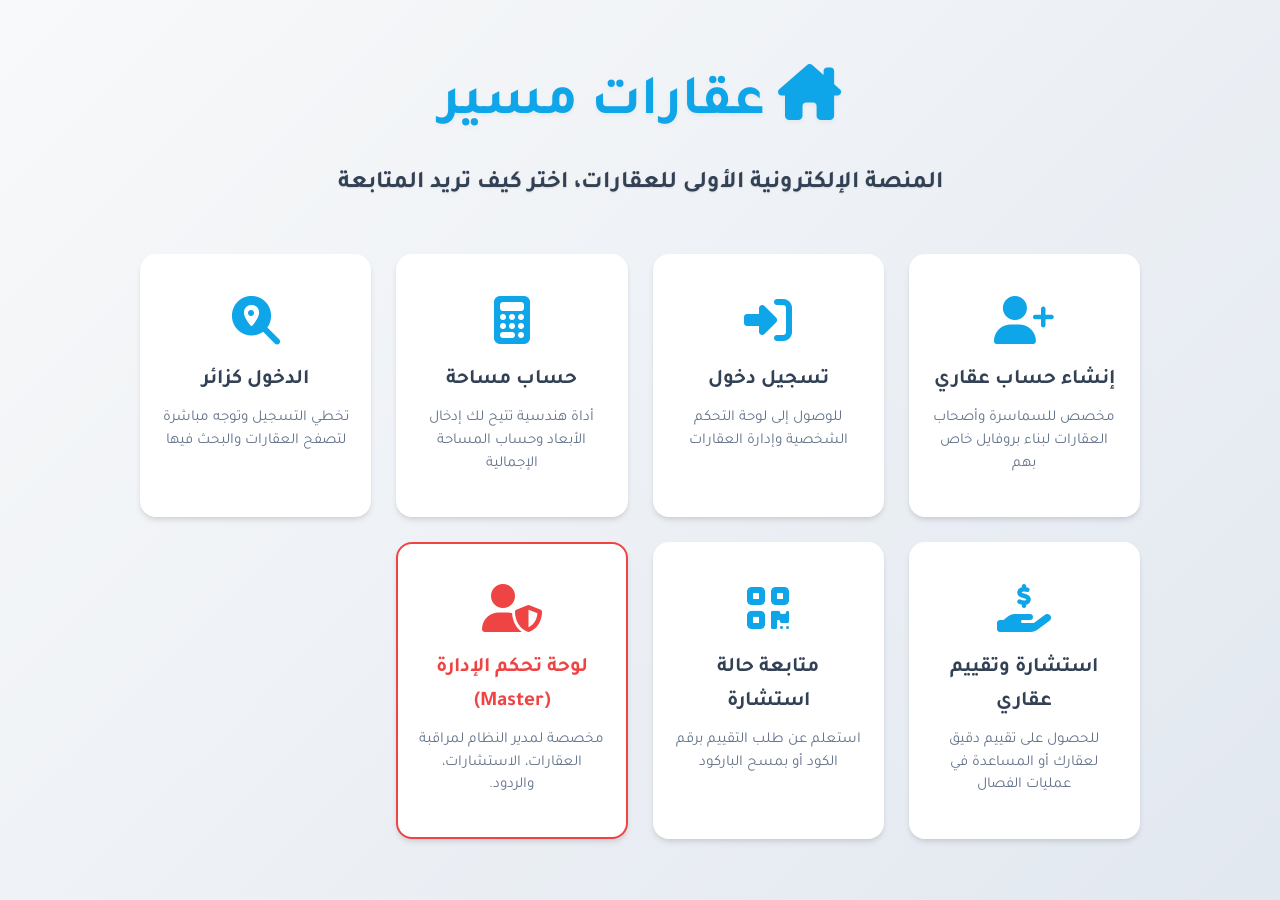
==== index.html @ a4d376e0 "Add files via upload" ====
<!DOCTYPE html>
<html lang="ar" dir="rtl">
<head>
    <meta charset="UTF-8">
    <meta name="viewport" content="width=device-width, initial-scale=1.0">
    <title>عقارات مسير - البوابة الرئيسية</title>
    <link rel="stylesheet" href="style.css">
    <link rel="stylesheet" href="https://cdnjs.cloudflare.com/ajax/libs/font-awesome/6.4.0/css/all.min.css">
    <link href="https://fonts.googleapis.com/css2?family=Tajawal:wght@400;500;700;800&display=swap" rel="stylesheet">
    <style>
        .portal-section {
            min-height: 100vh;
            display: flex;
            align-items: center;
            justify-content: center;
            background: linear-gradient(135deg, var(--light) 0%, #e2e8f0 100%);
            padding: 40px 20px;
        }
        .portal-container {
            display: flex;
            flex-direction: column;
            align-items: center;
            max-width: 1000px;
            width: 100%;
        }
        .portal-header {
            text-align: center;
            margin-bottom: 50px;
        }
        .portal-header h1 {
            color: var(--primary);
            font-size: 3.5rem;
            margin-bottom: 15px;
            text-shadow: 0 2px 4px rgba(0,0,0,0.05);
        }
        .portal-header p {
            color: var(--dark, #334155); /* Fallback to a clear dark gray if --dark isn't set */
            font-size: 1.5rem;
            font-weight: 700;
            text-shadow: 0 1px 2px rgba(0,0,0,0.1);
        }
        .portal-grid {
            display: grid;
            grid-template-columns: repeat(auto-fit, minmax(220px, 1fr));
            gap: 25px;
            width: 100%;
        }
        .portal-card {
            background: var(--white);
            padding: 40px 20px;
            border-radius: 16px;
            text-align: center;
            box-shadow: var(--shadow);
            transition: var(--transition);
            display: flex;
            flex-direction: column;
            align-items: center;
            text-decoration: none;
            color: var(--dark);
            border: 2px solid transparent;
        }
        .portal-card:hover {
            transform: translateY(-10px);
            box-shadow: var(--shadow-lg);
            border-color: var(--primary);
        }
        .portal-card i {
            font-size: 3rem;
            color: var(--primary);
            margin-bottom: 20px;
            transition: var(--transition);
        }
        .portal-card:hover i {
            transform: scale(1.1);
        }
        .portal-card h3 {
            font-size: 1.3rem;
            margin-bottom: 10px;
            font-weight: 700;
        }
        .portal-card p {
            color: #64748b;
            font-size: 0.95rem;
            line-height: 1.5;
        }
    </style>
</head>
<body>
    <div class="portal-section">
        <div class="portal-container">
            <div class="portal-header">
                <h1><i class="fa-solid fa-house-chimney"></i> عقارات مسير</h1>
                <p>المنصة الإلكترونية الأولى للعقارات، اختر كيف تريد المتابعة</p>
            </div>
            
            <div class="portal-grid">
                <!-- 1. إنشاء حساب -->
                <a href="login.html?mode=signup" class="portal-card">
                    <i class="fa-solid fa-user-plus"></i>
                    <h3>إنشاء حساب عقاري</h3>
                    <p>مخصص للسماسرة وأصحاب العقارات لبناء بروفايل خاص بهم</p>
                </a>
                
                <!-- 2. تسجيل الدخول -->
                <a href="login.html?mode=login" class="portal-card">
                    <i class="fa-solid fa-right-to-bracket"></i>
                    <h3>تسجيل دخول</h3>
                    <p>للوصول إلى لوحة التحكم الشخصية وإدارة العقارات</p>
                </a>
                
                <!-- 3. حساب مساحة -->
                <a href="calculator.html" class="portal-card">
                    <i class="fa-solid fa-calculator"></i>
                    <h3>حساب مساحة</h3>
                    <p>أداة هندسية تتيح لك إدخال الأبعاد وحساب المساحة الإجمالية</p>
                </a>
                
                <!-- 4. دخول كزائر -->
                <a href="properties.html" class="portal-card">
                    <i class="fa-solid fa-magnifying-glass-location"></i>
                    <h3>الدخول كزائر</h3>
                    <p>تخطي التسجيل وتوجه مباشرة لتصفح العقارات والبحث فيها</p>
                </a>

                <!-- 5. استشارة عقارية -->
                <a href="consultation.html" class="portal-card">
                    <i class="fa-solid fa-hand-holding-dollar"></i>
                    <h3>استشارة وتقييم عقاري</h3>
                    <p>للحصول على تقييم دقيق لعقارك أو المساعدة في عمليات الفصال</p>
                </a>

                <!-- 6. متابعة استشارة -->
                <a href="track.html" class="portal-card">
                    <i class="fa-solid fa-qrcode"></i>
                    <h3>متابعة حالة استشارة</h3>
                    <p>استعلم عن طلب التقييم برقم الكود أو بمسح الباركود</p>
                </a>

                <!-- 7. لوحة الإدارة -->
                <a href="master_dashboard.html" class="portal-card" style="border-color: #ef4444;">
                    <i class="fa-solid fa-user-shield" style="color: #ef4444;"></i>
                    <h3 style="color: #ef4444;">لوحة تحكم الإدارة (Master)</h3>
                    <p>مخصصة لمدير النظام لمراقبة العقارات، الاستشارات، والردود.</p>
                </a>
            </div>
        </div>
    </div>
</body>
</html>
---- style.css ----
/* ================= Variables & Base ================= */
:root {
    --primary: #0ea5e9;       /* Sky Blue */
    --primary-hover: #0284c7;
    --secondary: #10b981;     /* Calm Green */
    --secondary-hover: #059669;
    --dark: #334155;          /* Slate dark */
    --light: #f8f9fa;         /* Light Gray */
    --white: #ffffff;
    --border: #e2e8f0;
    --shadow: 0 4px 6px -1px rgba(0, 0, 0, 0.1), 0 2px 4px -1px rgba(0, 0, 0, 0.06);
    --shadow-lg: 0 10px 15px -3px rgba(0, 0, 0, 0.1), 0 4px 6px -2px rgba(0, 0, 0, 0.05);
    --transition: all 0.3s ease;
}

* {
    margin: 0;
    padding: 0;
    box-sizing: border-box;
    font-family: 'Tajawal', sans-serif;
}

body {
    background-color: var(--light);
    color: var(--dark);
    line-height: 1.6;
}

.bg-light { background-color: var(--light); }

a {
    text-decoration: none;
    color: inherit;
    transition: var(--transition);
}

ul { list-style: none; }

.container {
    max-width: 1200px;
    margin: 0 auto;
    padding: 0 20px;
}

/* ================= Header ================= */
.header {
    background-color: var(--white);
    box-shadow: 0 2px 10px rgba(0,0,0,0.05);
    position: sticky;
    top: 0;
    z-index: 100;
}

.header-content {
    display: flex;
    justify-content: space-between;
    align-items: center;
    height: 80px;
}

.logo {
    font-size: 1.5rem;
    font-weight: 800;
    color: var(--primary);
    display: flex;
    align-items: center;
    gap: 10px;
}

.nav-links {
    display: flex;
    align-items: center;
    gap: 30px;
}

.nav-links a {
    font-weight: 500;
    font-size: 1.1rem;
}

.nav-links a:hover, .nav-links a.active {
    color: var(--primary);
}

.mobile-menu-btn {
    display: none;
    font-size: 1.5rem;
    cursor: pointer;
}

/* ================= Buttons ================= */
.btn-primary {
    background-color: var(--primary);
    color: var(--white);
    padding: 10px 24px;
    border-radius: 8px;
    font-weight: 700;
    border: none;
    cursor: pointer;
    transition: var(--transition);
    display: inline-flex;
    align-items: center;
    justify-content: center;
    gap: 8px;
}

.btn-primary:hover { background-color: var(--primary-hover); }

.btn-primary-outline {
    border: 2px solid var(--primary);
    color: var(--primary);
    padding: 8px 20px;
    border-radius: 8px;
    font-weight: 700;
    display: inline-flex;
    align-items: center;
    gap: 8px;
}

.btn-primary-outline:hover {
    background-color: var(--primary);
    color: var(--white);
}

.btn-whatsapp {
    background-color: #25D366;
    color: white;
    padding: 8px 16px;
    border-radius: 6px;
    font-weight: 500;
    flex: 1;
    text-align: center;
    display: flex;
    justify-content: center;
    align-items: center;
    gap: 8px;
}

.btn-whatsapp:hover { background-color: #128C7E; }

.btn-call {
    background-color: var(--secondary);
    color: white;
    padding: 8px 16px;
    border-radius: 6px;
    font-weight: 500;
    flex: 1;
    text-align: center;
    display: flex;
    justify-content: center;
    align-items: center;
    gap: 8px;
}

.btn-call:hover { background-color: var(--secondary-hover); }

/* ================= Hero & Search ================= */
.hero {
    position: relative;
    background: url('https://images.unsplash.com/photo-1600596542815-ffad4c1539a9?ixlib=rb-4.0.3&auto=format&fit=crop&w=2000&q=80') center/cover;
    height: 600px;
    display: flex;
    align-items: center;
    justify-content: center;
    text-align: center;
}

.hero-overlay {
    position: absolute;
    top: 0; left: 0; right: 0; bottom: 0;
    background: rgba(0, 0, 0, 0.5);
    z-index: 1;
}

.hero-content {
    position: relative;
    z-index: 2;
    color: var(--white);
    max-width: 800px;
}

.hero h1 {
    font-size: 3rem;
    font-weight: 800;
    margin-bottom: 20px;
    text-shadow: 2px 2px 4px rgba(0,0,0,0.5);
}

.hero p {
    font-size: 1.2rem;
    margin-bottom: 40px;
}

.search-filter {
    background: var(--white);
    padding: 20px;
    border-radius: 12px;
    display: flex;
    gap: 15px;
    box-shadow: var(--shadow-lg);
    align-items: flex-end;
    color: var(--dark);
    text-align: right;
}

.filter-group {
    flex: 1;
    display: flex;
    flex-direction: column;
    gap: 8px;
}

.filter-group label {
    font-weight: 700;
    font-size: 0.9rem;
    color: var(--dark);
}

.filter-group select, .filter-group input {
    padding: 12px;
    border: 1px solid var(--border);
    border-radius: 8px;
    font-size: 1rem;
    outline: none;
}

.filter-group select:focus, .filter-group input:focus {
    border-color: var(--primary);
}

.btn-search {
    background-color: var(--primary);
    color: white;
    border: none;
    padding: 14px 30px;
    border-radius: 8px;
    font-weight: 700;
    font-size: 1.1rem;
    cursor: pointer;
    transition: var(--transition);
}

.btn-search:hover { background-color: var(--primary-hover); }

/* ================= Properties Grid ================= */
.properties-section {
    padding: 80px 20px;
}

.section-header {
    text-align: center;
    margin-bottom: 50px;
}

.section-header h2 {
    font-size: 2.5rem;
    color: var(--primary);
    margin-bottom: 10px;
}

.properties-grid {
    display: grid;
    grid-template-columns: repeat(auto-fill, minmax(320px, 1fr));
    gap: 30px;
}

.property-card {
    background: var(--white);
    border-radius: 16px;
    overflow: hidden;
    box-shadow: var(--shadow);
    transition: var(--transition);
}

.property-card:hover {
    transform: translateY(-5px);
    box-shadow: var(--shadow-lg);
}

.property-img {
    height: 220px;
    width: 100%;
    object-fit: cover;
}

.property-content {
    padding: 20px;
}

.property-price {
    font-size: 1.5rem;
    font-weight: 800;
    color: var(--primary);
    margin-bottom: 10px;
}

.property-title {
    font-size: 1.2rem;
    font-weight: 700;
    margin-bottom: 15px;
    color: var(--dark);
}

.property-meta {
    display: flex;
    justify-content: space-between;
    margin-bottom: 15px;
    padding-bottom: 15px;
    border-bottom: 1px solid var(--border);
    color: #64748b;
    font-size: 0.9rem;
}

.property-desc {
    font-size: 0.95rem;
    color: #64748b;
    margin-bottom: 20px;
    display: -webkit-box;
    -webkit-line-clamp: 2;
    -webkit-box-orient: vertical;
    overflow: hidden;
}

.property-actions {
    display: flex;
    gap: 10px;
}

/* ================= Auth Page ================= */
.auth-page {
    display: flex;
    align-items: center;
    justify-content: center;
    min-height: calc(100vh - 80px);
    padding: 40px 20px;
}

.auth-container {
    background: var(--white);
    padding: 40px;
    border-radius: 16px;
    box-shadow: var(--shadow-lg);
    width: 100%;
    max-width: 450px;
}

.auth-header {
    text-align: center;
    margin-bottom: 30px;
}

.auth-header h2 {
    color: var(--primary);
    font-size: 1.8rem;
    margin-bottom: 10px;
}

.auth-header p {
    color: #64748b;
}

.form-group {
    margin-bottom: 20px;
}

.form-group label {
    display: block;
    margin-bottom: 8px;
    font-weight: 700;
    color: var(--dark);
}

.input-icon {
    position: relative;
}

.input-icon i {
    position: absolute;
    right: 15px;
    top: 50%;
    transform: translateY(-50%);
    color: #94a3b8;
}

.input-icon input {
    width: 100%;
    padding: 12px 15px 12px 40px;
    border: 1px solid var(--border);
    border-radius: 8px;
    font-size: 1rem;
    outline: none;
    transition: var(--transition);
}

.input-icon input:focus {
    border-color: var(--primary);
    box-shadow: 0 0 0 3px rgba(14, 165, 233, 0.1);
}

.w-100 { width: 100%; }

.form-footer {
    margin-top: 20px;
    text-align: center;
    font-size: 0.95rem;
}

.form-footer a {
    color: var(--primary);
    font-weight: 700;
}

.alert {
    padding: 15px;
    border-radius: 8px;
    margin-top: 20px;
    text-align: center;
    font-weight: 500;
}

.alert-error {
    background-color: #fee2e2;
    color: #b91c1c;
    border: 1px solid #f87171;
}

.alert-success {
    background-color: #d1fae5;
    color: #047857;
    border: 1px solid #34d399;
}

/* ================= Footer ================= */
.footer {
    background-color: var(--white);
    padding: 60px 0 20px;
    border-top: 1px solid var(--border);
    margin-top: 50px;
}

.footer-content {
    display: flex;
    justify-content: space-between;
    flex-wrap: wrap;
    gap: 40px;
    margin-bottom: 40px;
}

.footer-brand {
    flex: 2;
    min-width: 300px;
}

.footer-brand h3 {
    color: var(--primary);
    font-size: 1.5rem;
    margin-bottom: 15px;
}

.footer-links {
    flex: 1;
    min-width: 200px;
}

.footer-links h4 {
    margin-bottom: 15px;
    font-size: 1.2rem;
}

.footer-links li {
    margin-bottom: 10px;
}

.footer-links a:hover {
    color: var(--primary);
}

.footer-bottom {
    text-align: center;
    padding-top: 20px;
    border-top: 1px solid var(--border);
    color: #64748b;
}

/* ================= Touch Targets & Forms ================= */
button, input, select, textarea, .btn-primary, .btn-primary-outline, .btn-whatsapp, .btn-call, .tab-btn {
    min-height: 48px; /* Apple/Google recommended touch target size */
}

/* ================= Responsive ================= */
@media (max-width: 768px) {
    .nav-links {
        display: none;
    }
    .mobile-menu-btn {
        display: block;
    }
    .search-filter {
        flex-direction: column;
        align-items: stretch;
        gap: 15px;
    }
    .btn-search {
        margin-top: 10px;
        width: 100%;
    }
    .hero {
        height: 500px;
    }
    .hero h1 {
        font-size: 2rem;
        line-height: 1.4;
    }
    .hero p {
        font-size: 1.1rem;
    }
    .properties-grid, .my-properties-grid {
        grid-template-columns: 1fr !important;
    }
    .form-row {
        grid-template-columns: 1fr !important;
    }
    .profile-info {
        flex-direction: column;
        align-items: center;
        text-align: center;
        margin-top: -70px !important;
    }
    .profile-avatar {
        margin-left: 0 !important;
        margin-bottom: 15px;
        width: 100px !important;
        height: 100px !important;
        font-size: 3rem !important;
    }
    .profile-tabs {
        flex-direction: column;
        gap: 10px;
    }
    .auth-container {
        padding: 30px 20px;
    }
    .footer-content {
        flex-direction: column;
        text-align: center;
    }
    .footer-brand, .footer-links {
        min-width: 100%;
    }
}
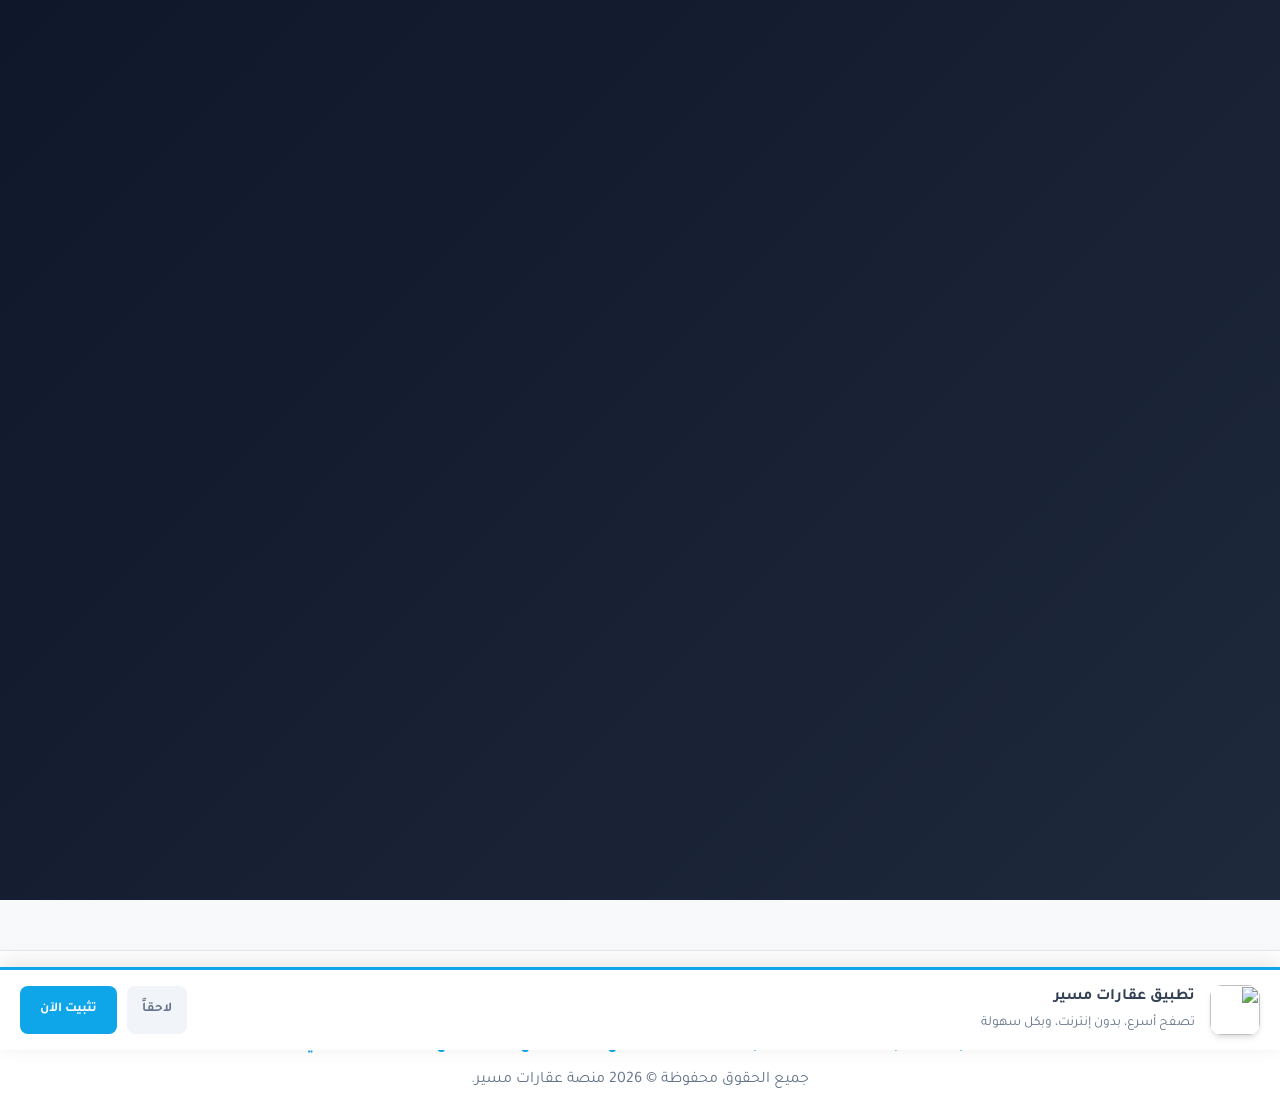
==== commit fbf7e06c: "Add files via upload" ====
--- a/index.html
+++ b/index.html
@@ -1,5 +1,6 @@
 <!DOCTYPE html>
 <html lang="ar" dir="rtl">
+
 <head>
     <meta charset="UTF-8">
     <meta name="viewport" content="width=device-width, initial-scale=1.0">
@@ -7,6 +8,8 @@
     <link rel="stylesheet" href="style.css">
     <link rel="stylesheet" href="https://cdnjs.cloudflare.com/ajax/libs/font-awesome/6.4.0/css/all.min.css">
     <link href="https://fonts.googleapis.com/css2?family=Tajawal:wght@400;500;700;800&display=swap" rel="stylesheet">
+    <link rel="manifest" href="manifest.json">
+    <meta name="theme-color" content="#0ea5e9">
     <style>
         .portal-section {
             min-height: 100vh;
@@ -16,6 +19,7 @@
             background: linear-gradient(135deg, var(--light) 0%, #e2e8f0 100%);
             padding: 40px 20px;
         }
+
         .portal-container {
             display: flex;
             flex-direction: column;
@@ -23,28 +27,34 @@
             max-width: 1000px;
             width: 100%;
         }
+
         .portal-header {
             text-align: center;
             margin-bottom: 50px;
         }
+
         .portal-header h1 {
             color: var(--primary);
             font-size: 3.5rem;
             margin-bottom: 15px;
-            text-shadow: 0 2px 4px rgba(0,0,0,0.05);
-        }
+            text-shadow: 0 2px 4px rgba(0, 0, 0, 0.05);
+        }
+
         .portal-header p {
-            color: var(--dark, #334155); /* Fallback to a clear dark gray if --dark isn't set */
+            color: var(--dark, #334155);
+            /* Fallback to a clear dark gray if --dark isn't set */
             font-size: 1.5rem;
             font-weight: 700;
-            text-shadow: 0 1px 2px rgba(0,0,0,0.1);
-        }
+            text-shadow: 0 1px 2px rgba(0, 0, 0, 0.1);
+        }
+
         .portal-grid {
             display: grid;
             grid-template-columns: repeat(auto-fit, minmax(220px, 1fr));
             gap: 25px;
             width: 100%;
         }
+
         .portal-card {
             background: var(--white);
             padding: 40px 20px;
@@ -59,25 +69,30 @@
             color: var(--dark);
             border: 2px solid transparent;
         }
+
         .portal-card:hover {
             transform: translateY(-10px);
             box-shadow: var(--shadow-lg);
             border-color: var(--primary);
         }
+
         .portal-card i {
             font-size: 3rem;
             color: var(--primary);
             margin-bottom: 20px;
             transition: var(--transition);
         }
+
         .portal-card:hover i {
             transform: scale(1.1);
         }
+
         .portal-card h3 {
             font-size: 1.3rem;
             margin-bottom: 10px;
             font-weight: 700;
         }
+
         .portal-card p {
             color: #64748b;
             font-size: 0.95rem;
@@ -85,14 +100,33 @@
         }
     </style>
 </head>
+
 <body>
+    <!-- Splash Screen -->
+    <div id="splashScreen" class="splash-screen">
+        <div class="splash-content">
+            <div class="splash-logo">
+                <i class="fa-solid fa-house-chimney"></i>
+            </div>
+            <div class="splash-text">
+                <p class="developed-by">تم التصميم والتطوير بواسطة</p>
+                <h1 class="engineer-name">المهندس أحمد عمرو أبو الحاج</h1>
+                <div class="collaboration">
+                    <span class="collab-text">بالتعاون مع</span>
+                    <h2 class="office-name">مكتب الفتح للاستثمار العقاري</h2>
+                </div>
+            </div>
+            <div class="splash-loader"></div>
+        </div>
+    </div>
+
     <div class="portal-section">
         <div class="portal-container">
             <div class="portal-header">
                 <h1><i class="fa-solid fa-house-chimney"></i> عقارات مسير</h1>
                 <p>المنصة الإلكترونية الأولى للعقارات، اختر كيف تريد المتابعة</p>
             </div>
-            
+
             <div class="portal-grid">
                 <!-- 1. إنشاء حساب -->
                 <a href="login.html?mode=signup" class="portal-card">
@@ -100,21 +134,21 @@
                     <h3>إنشاء حساب عقاري</h3>
                     <p>مخصص للسماسرة وأصحاب العقارات لبناء بروفايل خاص بهم</p>
                 </a>
-                
+
                 <!-- 2. تسجيل الدخول -->
                 <a href="login.html?mode=login" class="portal-card">
                     <i class="fa-solid fa-right-to-bracket"></i>
                     <h3>تسجيل دخول</h3>
                     <p>للوصول إلى لوحة التحكم الشخصية وإدارة العقارات</p>
                 </a>
-                
+
                 <!-- 3. حساب مساحة -->
                 <a href="calculator.html" class="portal-card">
                     <i class="fa-solid fa-calculator"></i>
                     <h3>حساب مساحة</h3>
                     <p>أداة هندسية تتيح لك إدخال الأبعاد وحساب المساحة الإجمالية</p>
                 </a>
-                
+
                 <!-- 4. دخول كزائر -->
                 <a href="properties.html" class="portal-card">
                     <i class="fa-solid fa-magnifying-glass-location"></i>
@@ -143,7 +177,52 @@
                     <p>مخصصة لمدير النظام لمراقبة العقارات، الاستشارات، والردود.</p>
                 </a>
             </div>
+
+            <!-- Install App Button (Desktop/Mobile) -->
+            <button id="btnInstall" class="btn-primary pwa-install-btn" style="margin-top: 30px; display: none; border-radius: 30px; padding: 15px 30px; box-shadow: var(--shadow-lg); font-size: 1.1rem;">
+                <i class="fa-solid fa-download"></i> تثبيت تطبيق عقارات مسير
+            </button>
         </div>
     </div>
+
+    <!-- PWA Install Banner (Bottom) -->
+    <div id="pwaBanner" style="position: fixed; bottom: -150px; left: 0; right: 0; background: #fff; padding: 15px 20px; box-shadow: 0 -5px 20px rgba(0,0,0,0.1); z-index: 9999; display: flex; align-items: center; justify-content: space-between; transition: bottom 0.5s ease; border-top: 3px solid var(--primary);">
+        <div style="display: flex; align-items: center; gap: 15px;">
+            <img src="app_icon_512_1777322340086.png" style="width: 50px; height: 50px; border-radius: 12px; box-shadow: var(--shadow);">
+            <div>
+                <h4 style="margin: 0; color: var(--dark);">تطبيق عقارات مسير</h4>
+                <p style="margin: 3px 0 0 0; font-size: 0.85rem; color: #64748b;">تصفح أسرع، بدون إنترنت، وبكل سهولة</p>
+            </div>
+        </div>
+        <div style="display: flex; gap: 10px;">
+            <button id="closeBanner" style="background: #f1f5f9; color: #64748b; border: none; padding: 10px 15px; border-radius: 8px; font-weight: 700; cursor: pointer;">لاحقاً</button>
+            <button id="installBannerBtn" class="btn-primary" style="padding: 10px 20px;">تثبيت الآن</button>
+        </div>
+    </div>
+
+    <!-- Footer -->
+    <footer class="footer">
+        <div class="container footer-bottom">
+            <p style="margin-bottom: 10px; font-weight: 700; color: var(--primary);">تم التصميم والتطوير بواسطة م/ أحمد عمرو أبو الحاج بالتعاون مع مكتب الفتح للاستثمار العقاري</p>
+            <p>جميع الحقوق محفوظة &copy; 2026 منصة عقارات مسير.</p>
+        </div>
+    </footer>
+
+    <script src="pwa-handler.js"></script>
+    <script>
+        // Splash Screen Logic
+        window.addEventListener('DOMContentLoaded', () => {
+            const splash = document.getElementById('splashScreen');
+            if (splash) {
+                setTimeout(() => {
+                    splash.classList.add('fade-out');
+                    setTimeout(() => {
+                        splash.style.display = 'none';
+                    }, 1000);
+                }, 3500);
+            }
+        });
+    </script>
 </body>
-</html>
+
+</html>
--- a/style.css
+++ b/style.css
@@ -1,11 +1,15 @@
 /* ================= Variables & Base ================= */
 :root {
-    --primary: #0ea5e9;       /* Sky Blue */
+    --primary: #0ea5e9;
+    /* Sky Blue */
     --primary-hover: #0284c7;
-    --secondary: #10b981;     /* Calm Green */
+    --secondary: #10b981;
+    /* Calm Green */
     --secondary-hover: #059669;
-    --dark: #334155;          /* Slate dark */
-    --light: #f8f9fa;         /* Light Gray */
+    --dark: #334155;
+    /* Slate dark */
+    --light: #f8f9fa;
+    /* Light Gray */
     --white: #ffffff;
     --border: #e2e8f0;
     --shadow: 0 4px 6px -1px rgba(0, 0, 0, 0.1), 0 2px 4px -1px rgba(0, 0, 0, 0.06);
@@ -13,6 +17,120 @@
     --transition: all 0.3s ease;
 }
 
+/* ================= PWA Utilities ================= */
+@keyframes pulse {
+    0% { transform: scale(1); box-shadow: 0 0 0 0 rgba(14, 165, 233, 0.7); }
+    70% { transform: scale(1.05); box-shadow: 0 0 0 10px rgba(14, 165, 233, 0); }
+    100% { transform: scale(1); box-shadow: 0 0 0 0 rgba(14, 165, 233, 0); }
+}
+
+.pwa-install-btn {
+    animation: pulse 2s infinite;
+}
+
+/* ================= Splash Screen ================= */
+.splash-screen {
+    position: fixed;
+    top: 0;
+    left: 0;
+    width: 100%;
+    height: 100%;
+    background: linear-gradient(135deg, #0f172a 0%, #1e293b 100%);
+    display: flex;
+    align-items: center;
+    justify-content: center;
+    z-index: 10000;
+    transition: opacity 1s ease-out, visibility 1s;
+}
+
+.splash-screen.fade-out {
+    opacity: 0;
+    visibility: hidden;
+}
+
+.splash-content {
+    text-align: center;
+    animation: splashZoom 4s ease-out forwards;
+}
+
+@keyframes splashZoom {
+    0% { transform: scale(0.9); opacity: 0; }
+    20% { transform: scale(1); opacity: 1; }
+    80% { transform: scale(1.05); opacity: 1; }
+    100% { transform: scale(1.1); opacity: 0; }
+}
+
+.splash-logo {
+    font-size: 5rem;
+    color: var(--primary);
+    margin-bottom: 30px;
+    filter: drop-shadow(0 0 20px rgba(14, 165, 233, 0.4));
+}
+
+.splash-text {
+    color: white;
+}
+
+.developed-by {
+    font-size: 1.2rem;
+    color: #94a3b8;
+    margin-bottom: 10px;
+    letter-spacing: 2px;
+}
+
+.engineer-name {
+    font-size: 2.5rem;
+    font-weight: 800;
+    margin-bottom: 20px;
+    background: linear-gradient(to right, #fff, var(--primary));
+    -webkit-background-clip: text;
+    -webkit-text-fill-color: transparent;
+}
+
+.collaboration {
+    display: flex;
+    flex-direction: column;
+    align-items: center;
+    gap: 10px;
+}
+
+.collab-text {
+    font-size: 1rem;
+    color: #64748b;
+    font-style: italic;
+}
+
+.office-name {
+    font-size: 1.8rem;
+    font-weight: 700;
+    color: #e2e8f0;
+}
+
+.splash-loader {
+    margin-top: 50px;
+    width: 200px;
+    height: 3px;
+    background: rgba(255,255,255,0.1);
+    border-radius: 10px;
+    overflow: hidden;
+    margin-left: auto;
+    margin-right: auto;
+}
+
+.splash-loader::after {
+    content: '';
+    display: block;
+    width: 0%;
+    height: 100%;
+    background: var(--primary);
+    animation: loaderProgress 3.5s linear forwards;
+}
+
+@keyframes loaderProgress {
+    0% { width: 0%; }
+    100% { width: 100%; }
+}
+
 * {
     margin: 0;
     padding: 0;
@@ -26,7 +144,9 @@
     line-height: 1.6;
 }
 
-.bg-light { background-color: var(--light); }
+.bg-light {
+    background-color: var(--light);
+}
 
 a {
     text-decoration: none;
@@ -34,7 +154,9 @@
     transition: var(--transition);
 }
 
-ul { list-style: none; }
+ul {
+    list-style: none;
+}
 
 .container {
     max-width: 1200px;
@@ -45,7 +167,7 @@
 /* ================= Header ================= */
 .header {
     background-color: var(--white);
-    box-shadow: 0 2px 10px rgba(0,0,0,0.05);
+    box-shadow: 0 2px 10px rgba(0, 0, 0, 0.05);
     position: sticky;
     top: 0;
     z-index: 100;
@@ -78,7 +200,8 @@
     font-size: 1.1rem;
 }
 
-.nav-links a:hover, .nav-links a.active {
+.nav-links a:hover,
+.nav-links a.active {
     color: var(--primary);
 }
 
@@ -104,7 +227,9 @@
     gap: 8px;
 }
 
-.btn-primary:hover { background-color: var(--primary-hover); }
+.btn-primary:hover {
+    background-color: var(--primary-hover);
+}
 
 .btn-primary-outline {
     border: 2px solid var(--primary);
@@ -136,7 +261,9 @@
     gap: 8px;
 }
 
-.btn-whatsapp:hover { background-color: #128C7E; }
+.btn-whatsapp:hover {
+    background-color: #128C7E;
+}
 
 .btn-call {
     background-color: var(--secondary);
@@ -152,7 +279,9 @@
     gap: 8px;
 }
 
-.btn-call:hover { background-color: var(--secondary-hover); }
+.btn-call:hover {
+    background-color: var(--secondary-hover);
+}
 
 /* ================= Hero & Search ================= */
 .hero {
@@ -167,7 +296,10 @@
 
 .hero-overlay {
     position: absolute;
-    top: 0; left: 0; right: 0; bottom: 0;
+    top: 0;
+    left: 0;
+    right: 0;
+    bottom: 0;
     background: rgba(0, 0, 0, 0.5);
     z-index: 1;
 }
@@ -183,7 +315,7 @@
     font-size: 3rem;
     font-weight: 800;
     margin-bottom: 20px;
-    text-shadow: 2px 2px 4px rgba(0,0,0,0.5);
+    text-shadow: 2px 2px 4px rgba(0, 0, 0, 0.5);
 }
 
 .hero p {
@@ -216,7 +348,8 @@
     color: var(--dark);
 }
 
-.filter-group select, .filter-group input {
+.filter-group select,
+.filter-group input {
     padding: 12px;
     border: 1px solid var(--border);
     border-radius: 8px;
@@ -224,7 +357,8 @@
     outline: none;
 }
 
-.filter-group select:focus, .filter-group input:focus {
+.filter-group select:focus,
+.filter-group input:focus {
     border-color: var(--primary);
 }
 
@@ -240,7 +374,9 @@
     transition: var(--transition);
 }
 
-.btn-search:hover { background-color: var(--primary-hover); }
+.btn-search:hover {
+    background-color: var(--primary-hover);
+}
 
 /* ================= Properties Grid ================= */
 .properties-section {
@@ -397,7 +533,9 @@
     box-shadow: 0 0 0 3px rgba(14, 165, 233, 0.1);
 }
 
-.w-100 { width: 100%; }
+.w-100 {
+    width: 100%;
+}
 
 .form-footer {
     margin-top: 20px;
@@ -483,8 +621,17 @@
 }
 
 /* ================= Touch Targets & Forms ================= */
-button, input, select, textarea, .btn-primary, .btn-primary-outline, .btn-whatsapp, .btn-call, .tab-btn {
-    min-height: 48px; /* Apple/Google recommended touch target size */
+button,
+input,
+select,
+textarea,
+.btn-primary,
+.btn-primary-outline,
+.btn-whatsapp,
+.btn-call,
+.tab-btn {
+    min-height: 48px;
+    /* Apple/Google recommended touch target size */
 }
 
 /* ================= Responsive ================= */
@@ -492,40 +639,51 @@
     .nav-links {
         display: none;
     }
+
     .mobile-menu-btn {
         display: block;
     }
+
     .search-filter {
         flex-direction: column;
         align-items: stretch;
         gap: 15px;
     }
+
     .btn-search {
         margin-top: 10px;
         width: 100%;
     }
+
     .hero {
         height: 500px;
     }
+
     .hero h1 {
         font-size: 2rem;
         line-height: 1.4;
     }
+
     .hero p {
         font-size: 1.1rem;
     }
-    .properties-grid, .my-properties-grid {
+
+    .properties-grid,
+    .my-properties-grid {
         grid-template-columns: 1fr !important;
     }
+
     .form-row {
         grid-template-columns: 1fr !important;
     }
+
     .profile-info {
         flex-direction: column;
         align-items: center;
         text-align: center;
         margin-top: -70px !important;
     }
+
     .profile-avatar {
         margin-left: 0 !important;
         margin-bottom: 15px;
@@ -533,18 +691,23 @@
         height: 100px !important;
         font-size: 3rem !important;
     }
+
     .profile-tabs {
         flex-direction: column;
         gap: 10px;
     }
+
     .auth-container {
         padding: 30px 20px;
     }
+
     .footer-content {
         flex-direction: column;
         text-align: center;
     }
-    .footer-brand, .footer-links {
+
+    .footer-brand,
+    .footer-links {
         min-width: 100%;
     }
-}
+}
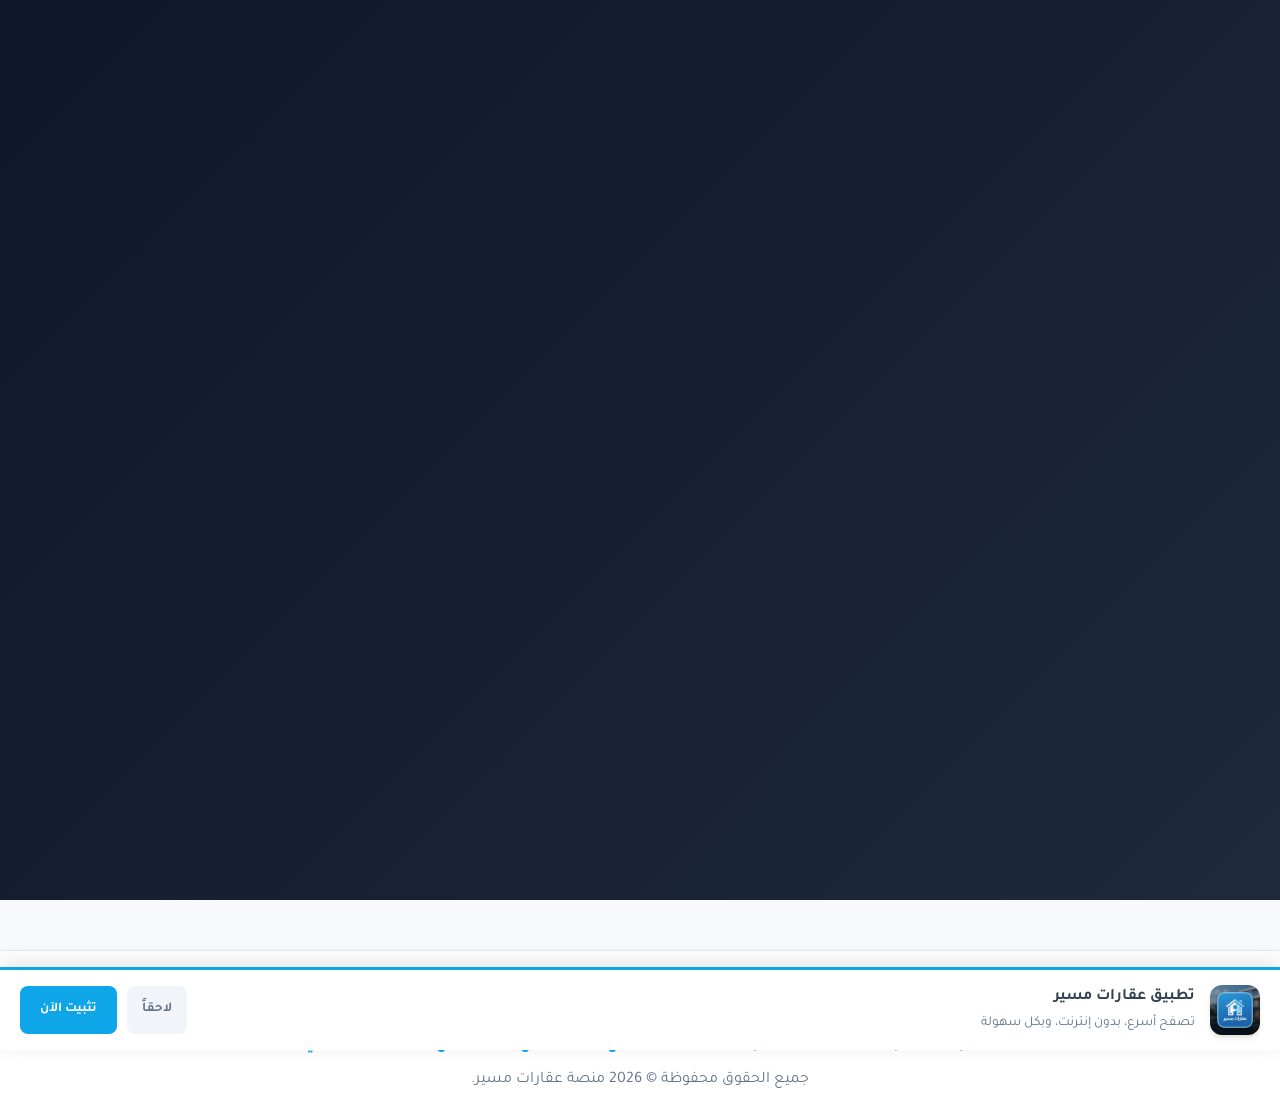
==== commit db0a5f02: "Add files via upload" ====
--- a/index.html
+++ b/index.html
@@ -129,10 +129,11 @@
 
             <div class="portal-grid">
                 <!-- 1. إنشاء حساب -->
-                <a href="login.html?mode=signup" class="portal-card">
+                <a href="login.html?mode=signup" class="portal-card" style="border: 2px solid var(--primary); background: #f0f9ff;">
                     <i class="fa-solid fa-user-plus"></i>
-                    <h3>إنشاء حساب عقاري</h3>
-                    <p>مخصص للسماسرة وأصحاب العقارات لبناء بروفايل خاص بهم</p>
+                    <h3 style="color: var(--primary);">إنشاء حساب عقاري</h3>
+                    <p>ابدأ الآن وقم ببناء بروفايلك الخاص لعرض عقاراتك</p>
+                    <span style="background: var(--primary); color: white; padding: 5px 15px; border-radius: 20px; font-size: 0.8rem; margin-top: 10px; font-weight: bold;">سجل مجاناً</span>
                 </a>
 
                 <!-- 2. تسجيل الدخول -->
@@ -188,7 +189,7 @@
     <!-- PWA Install Banner (Bottom) -->
     <div id="pwaBanner" style="position: fixed; bottom: -150px; left: 0; right: 0; background: #fff; padding: 15px 20px; box-shadow: 0 -5px 20px rgba(0,0,0,0.1); z-index: 9999; display: flex; align-items: center; justify-content: space-between; transition: bottom 0.5s ease; border-top: 3px solid var(--primary);">
         <div style="display: flex; align-items: center; gap: 15px;">
-            <img src="app_icon_512_1777322340086.png" style="width: 50px; height: 50px; border-radius: 12px; box-shadow: var(--shadow);">
+            <img src="icon.png" style="width: 50px; height: 50px; border-radius: 12px; box-shadow: var(--shadow);">
             <div>
                 <h4 style="margin: 0; color: var(--dark);">تطبيق عقارات مسير</h4>
                 <p style="margin: 3px 0 0 0; font-size: 0.85rem; color: #64748b;">تصفح أسرع، بدون إنترنت، وبكل سهولة</p>
@@ -210,6 +211,11 @@
 
     <script src="pwa-handler.js"></script>
     <script>
+        // Automatic Login Check
+        if (localStorage.getItem('brokerLogged') === 'true') {
+            window.location.href = 'dashboard.html';
+        }
+
         // Splash Screen Logic
         window.addEventListener('DOMContentLoaded', () => {
             const splash = document.getElementById('splashScreen');
